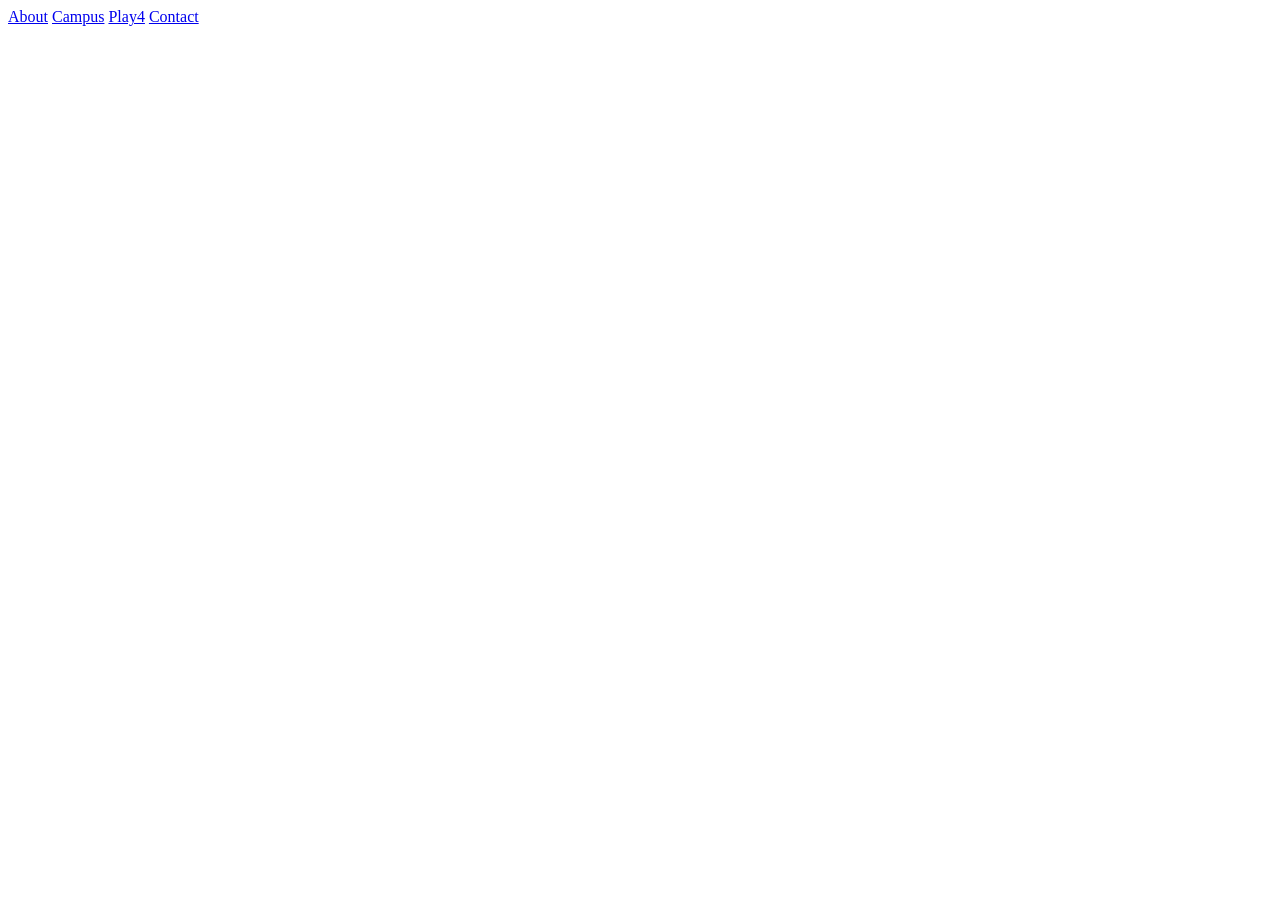
==== index.html @ bca162c7 "all" ====
<!DOCTYPE html>
<html lang="en">
<head>
    <meta charset="UTF-8">
    <meta name="viewport" content="width=device-width, initial-scale=1.0">
    <title>Document</title>
</head>
<body>
    <a href="html/about.html">About</a>
    <a href="html/campus.html">Campus</a>
    <a href="html/play4.html">Play4</a>
    <a href="html/contact.html">Contact</a>
</body>
</html>
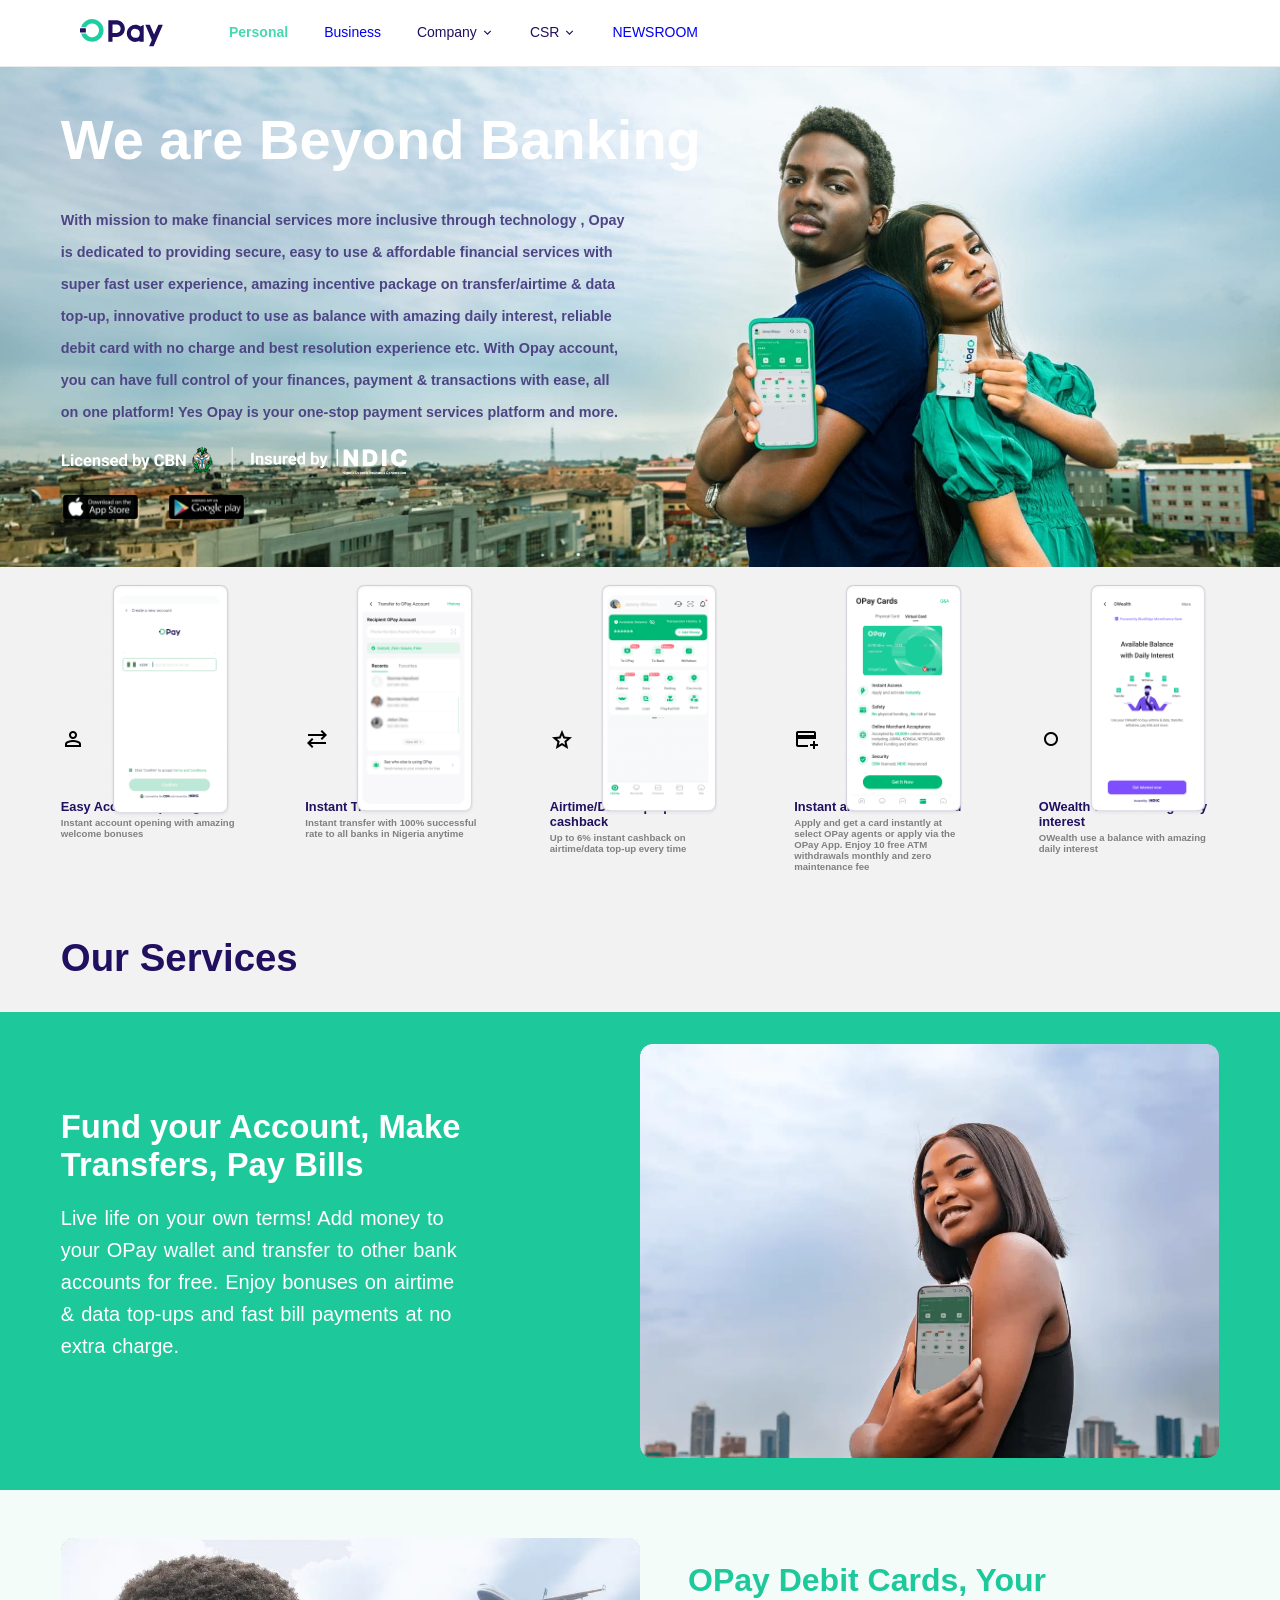
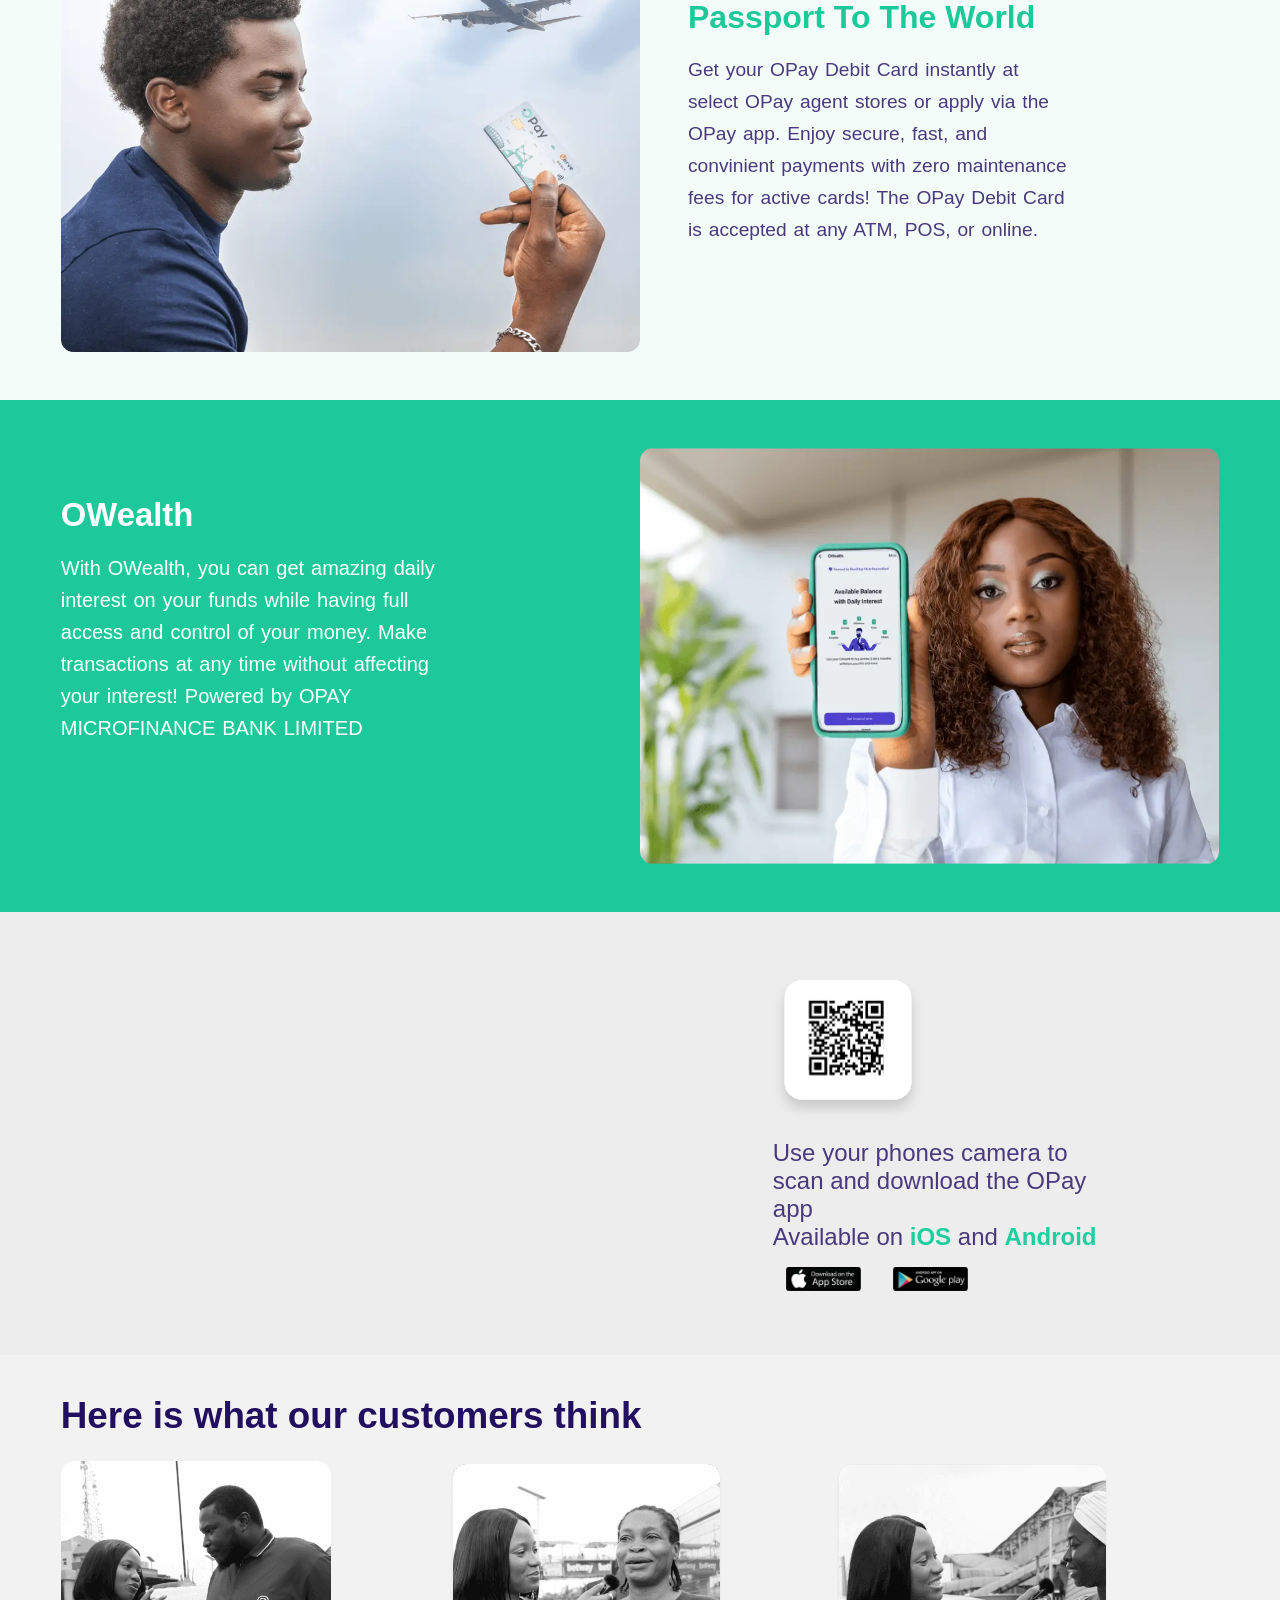
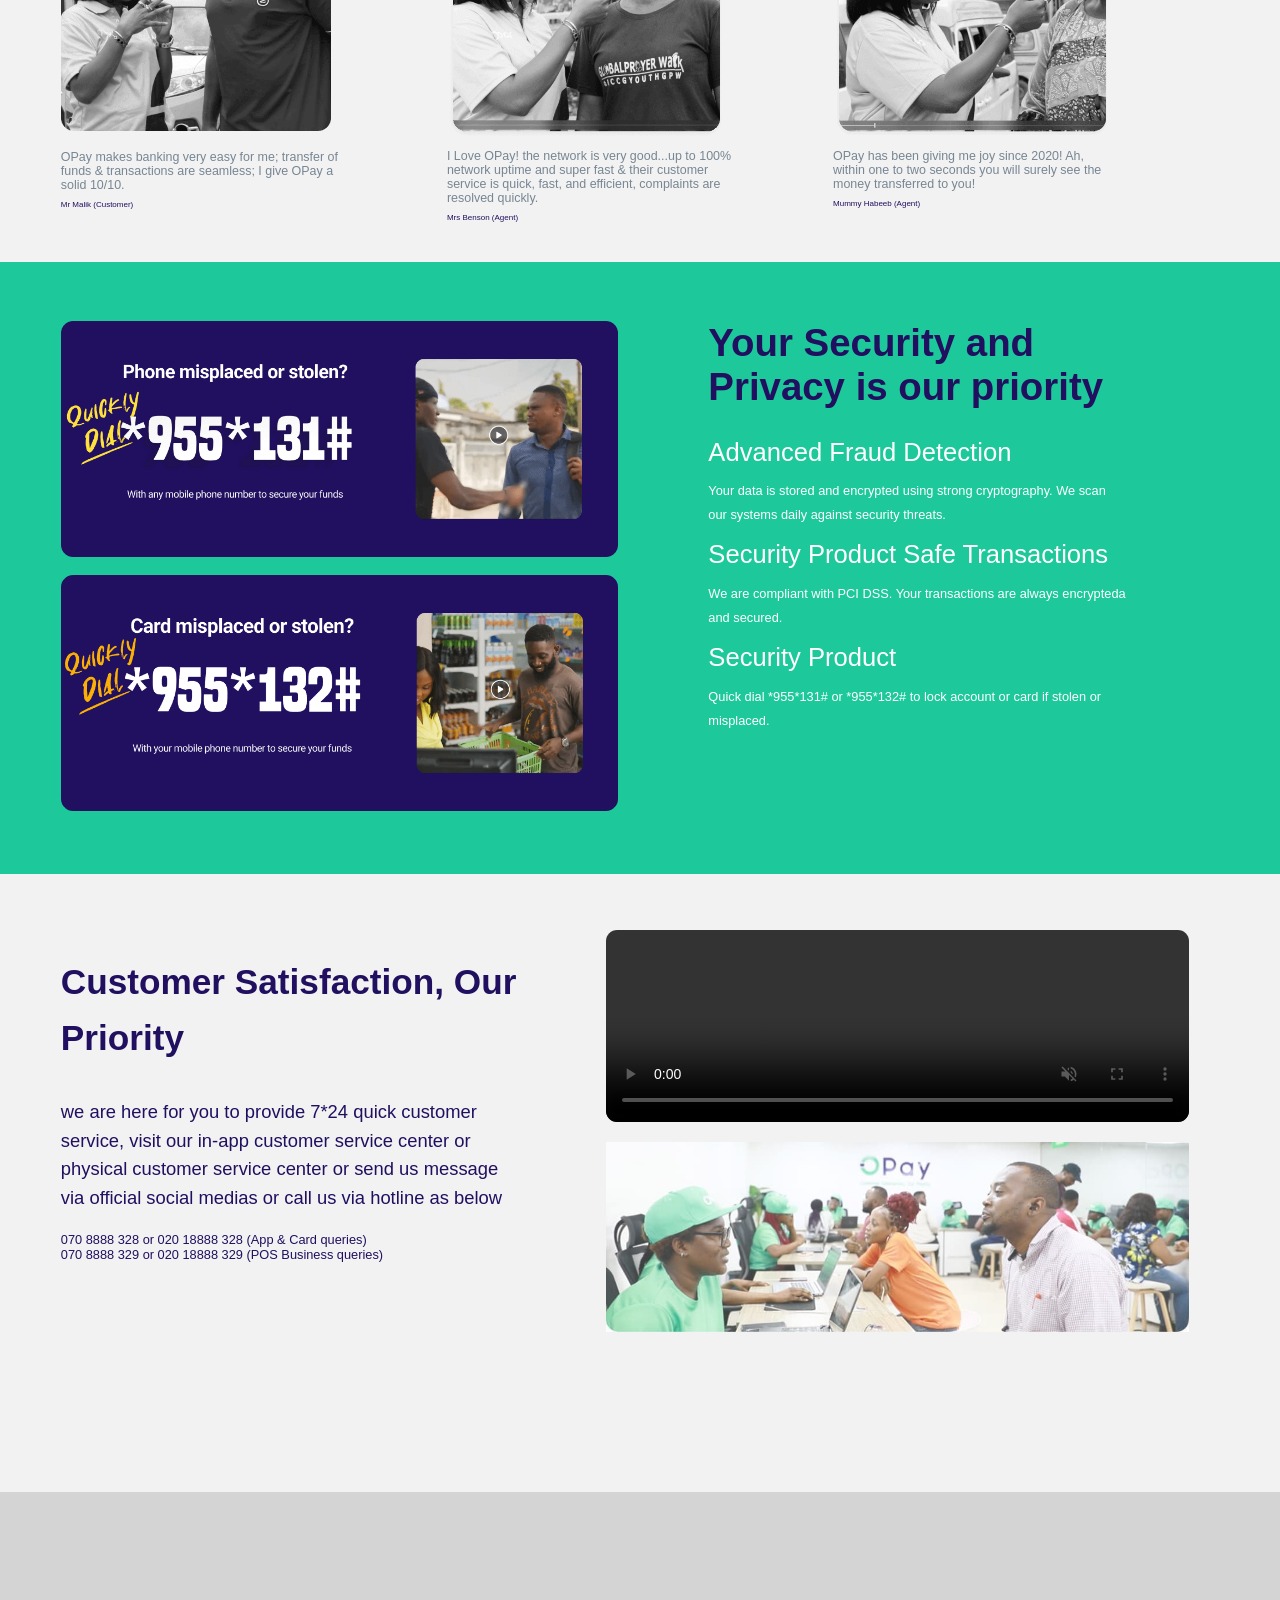
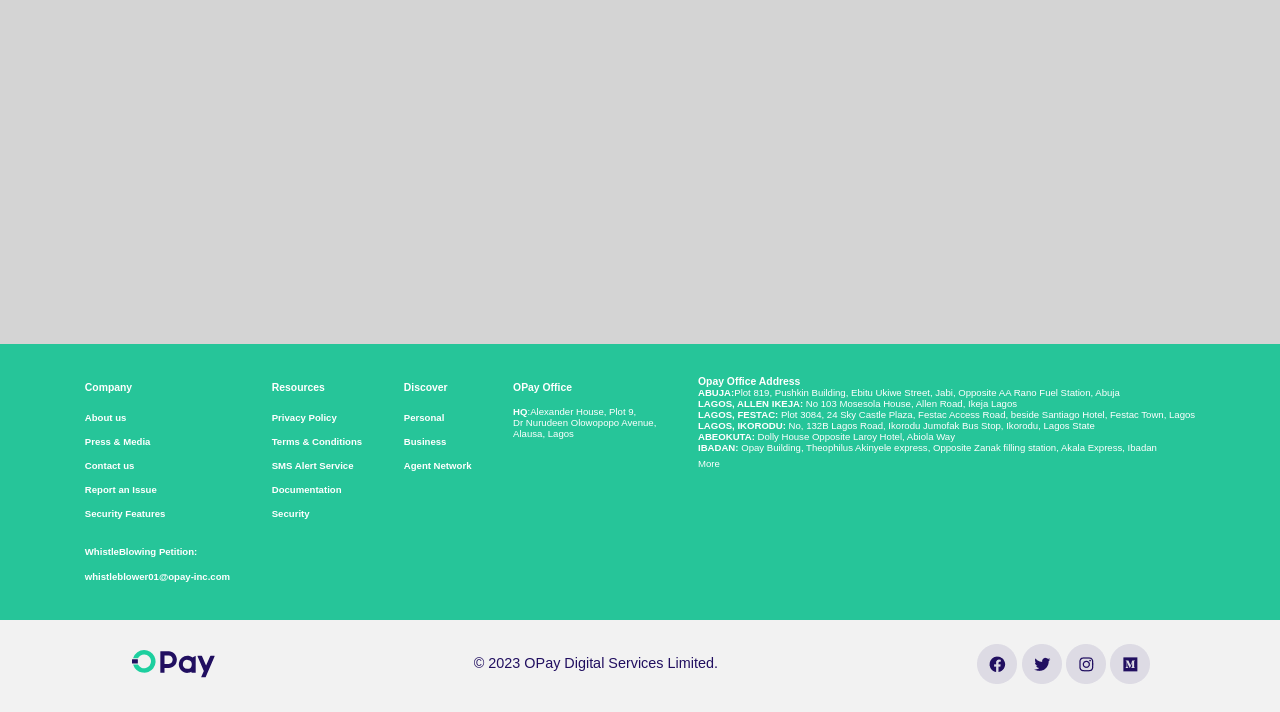
==== commit 2789fd27: "all" ====
--- a/index.html
+++ b/index.html
@@ -1,14 +1,852 @@
 <!DOCTYPE html>
 <html lang="en">
+
 <head>
     <meta charset="UTF-8">
     <meta name="viewport" content="width=device-width, initial-scale=1.0">
+    <link rel="stylesheet" href="./css/index.css">
+    <link rel="stylesheet" href="https://fonts.googleapis.com/css2?family=Material+Symbols+Outlined" />
+    <!-- <script src="https://cdn.jsdelivr.net/npm/@tailwindcss/browser@4"></script> -->
     <title>Document</title>
 </head>
+<style>
+    *,
+    *::before,
+    *::after {
+        box-sizing: border-box;
+        margin: 0;
+        padding: 0;
+    }
+
+    :root {
+        --green: #3dbe6c;
+        --white: #ffffff;
+        --border: #ebebeb;
+        --text-dark: #1a1a1a;
+        --text-mid: #555555;
+        --nav-h: 66px;
+    }
+
+    body {
+        font-family: 'Inter', sans-serif;
+        background: #f2f2f2;
+    }
+
+    #mob-chk {
+        display: none;
+    }
+
+    /* ══ HEADER ══ */
+    header {
+        background: var(--white);
+        border-bottom: 1px solid var(--border);
+        position: sticky;
+        top: 0;
+        z-index: 900;
+    }
+
+    .nav-wrap {
+        max-width: 1180px;
+        margin: 0 auto;
+        height: var(--nav-h);
+        display: flex;
+        align-items: center;
+        padding: 0 28px;
+    }
+
+    /* ══ LOGO ══ */
+    .logo {
+        display: flex;
+        align-items: center;
+        gap: 6px;
+        text-decoration: none;
+        margin-right: 48px;
+        flex-shrink: 0;
+    }
+
+    .logo svg {
+        width: 34px;
+        height: 34px;
+    }
+
+    .logo-text {
+        font-size: 22px;
+        font-weight: 700;
+        color: var(--text-dark);
+        letter-spacing: -0.3px;
+    }
+
+    /* ══ NAV LIST ══ */
+    .nav-list {
+        display: flex;
+        align-items: center;
+        list-style: none;
+        height: 100%;
+    }
+
+    /* plain link */
+    .nav-a {
+        display: inline-flex;
+        align-items: center;
+        height: var(--nav-h);
+        padding: 0 18px;
+        font-size: 14px;
+        font-weight: 500;
+        /* color: var(--text-mid); */
+        text-decoration: none;
+        border-bottom: 2px solid transparent;
+        white-space: nowrap;
+        transition: color .15s;
+    }
+
+    .nav-a:hover {
+        color: var(--green);
+    }
+
+    .nav-a.active {
+        /* color: var(--green); */
+        color: rgb(71, 216, 176);
+        font-weight: 900;
+        /* border-bottom-color: var(--green); */
+    }
+
+    /* ══ HOVER DROPDOWN ══ */
+    .nav-item {
+        position: relative;
+        height: 100%;
+        display: flex;
+        align-items: center;
+    }
+
+    .nav-item>.nav-trigger {
+        display: inline-flex;
+        align-items: center;
+        gap: 4px;
+        height: var(--nav-h);
+        padding: 0 18px;
+        font-size: 14px;
+        font-weight: 500;
+        color: rgb(33, 15, 96);
+        /* color: var(--text-mid); */
+        white-space: nowrap;
+        border-bottom: 2px solid transparent;
+        cursor: default;
+        user-select: none;
+        transition: color .15s;
+    }
+
+    .nav-item:hover>.nav-trigger {
+        color: var(--green);
+    }
+
+    .chev {
+        width: 13px;
+        height: 13px;
+        stroke: currentColor;
+        fill: none;
+        stroke-width: 2.2;
+        transition: transform .2s;
+        margin-top: 1px;
+    }
+
+    .nav-item:hover .chev {
+        transform: rotate(180deg);
+    }
+
+    /* dropdown panel — shows on :hover of .nav-item */
+    .dropdown {
+        position: absolute;
+        top: calc(var(--nav-h) - 2px);
+        left: 0;
+        background: var(--white);
+        border: 1px solid var(--border);
+        border-radius: 8px;
+        box-shadow: 0 6px 24px rgba(0, 0, 0, 0.10);
+        padding: 6px 0;
+        min-width: 190px;
+        opacity: 0;
+        pointer-events: none;
+        transform: translateY(-4px);
+        transition: opacity .16s ease, transform .16s ease;
+        z-index: 999;
+    }
+
+    /* bridge so mouse can travel to dropdown */
+    .dropdown::before {
+        content: '';
+        position: absolute;
+        top: -10px;
+        left: 0;
+        right: 0;
+        height: 10px;
+    }
+
+    .nav-item:hover .dropdown {
+        opacity: 1;
+        pointer-events: all;
+        transform: translateY(0);
+    }
+
+    .dd-row {
+        display: block;
+        padding: 10px 20px;
+        font-size: 13.5px;
+        font-weight: 400;
+        color: var(--text-dark);
+        text-decoration: none;
+        white-space: nowrap;
+        transition: background .12s, color .12s;
+    }
+
+    .dd-row:hover {
+        background: #f6fdf8;
+        color: var(--green);
+    }
+
+    /* ══ HAMBURGER ══ */
+    .burger {
+        display: none;
+        flex-direction: column;
+        gap: 5px;
+        width: 38px;
+        height: 38px;
+        padding: 8px;
+        cursor: pointer;
+        border-radius: 6px;
+        margin-left: auto;
+        transition: background .14s;
+    }
+
+    .burger:hover {
+        background: #f6fdf8;
+    }
+
+    .burger span {
+        display: block;
+        height: 2px;
+        background: var(--text-dark);
+        border-radius: 2px;
+        transition: all .22s;
+        transform-origin: center;
+    }
+
+    #mob-chk:checked~header .burger span:nth-child(1) {
+        transform: translateY(7px) rotate(45deg);
+    }
+
+    #mob-chk:checked~header .burger span:nth-child(2) {
+        opacity: 0;
+    }
+
+    #mob-chk:checked~header .burger span:nth-child(3) {
+        transform: translateY(-7px) rotate(-45deg);
+    }
+
+    /* ══ MOBILE OVERLAY ══ */
+    .mob-overlay {
+        display: none;
+        position: fixed;
+        inset: 0;
+        background: rgba(0, 0, 0, .32);
+        z-index: 850;
+    }
+
+    #mob-chk:checked~.mob-overlay {
+        display: block;
+    }
+
+    /* ══ MOBILE DRAWER ══ */
+    .mob-drawer {
+        position: fixed;
+        top: 0;
+        left: 0;
+        width: 270px;
+        height: 100%;
+        background: var(--white);
+        z-index: 860;
+        transform: translateX(-100%);
+        transition: transform .26s cubic-bezier(.4, 0, .2, 1);
+        overflow-y: auto;
+        padding-bottom: 40px;
+    }
+
+    #mob-chk:checked~.mob-drawer {
+        transform: translateX(0);
+    }
+
+    .mob-head {
+        display: flex;
+        align-items: center;
+        justify-content: space-between;
+        padding: 16px 18px;
+        border-bottom: 1px solid var(--border);
+    }
+
+    .mob-close {
+        width: 30px;
+        height: 30px;
+        display: flex;
+        align-items: center;
+        justify-content: center;
+        font-size: 18px;
+        color: #aaa;
+        cursor: pointer;
+        border-radius: 50%;
+        transition: background .13s, color .13s;
+    }
+
+    .mob-close:hover {
+        background: #f6fdf8;
+        color: var(--green);
+    }
+
+    .mob-acc-chk {
+        display: none;
+    }
+
+    .mob-nav {
+        padding: 6px 0;
+    }
+
+    .mob-plain {
+        display: block;
+        padding: 13px 20px;
+        font-size: 14px;
+        font-weight: 500;
+        color: var(--text-dark);
+        text-decoration: none;
+        transition: color .13s;
+    }
+
+    .mob-plain:hover {
+        color: var(--green);
+    }
+
+    .mob-plain.active {
+        color: var(--green);
+        font-weight: 600;
+    }
+
+    .mob-acc-lbl {
+        display: flex;
+        align-items: center;
+        justify-content: space-between;
+        padding: 13px 20px;
+        font-size: 14px;
+        font-weight: 500;
+        color: var(--text-dark);
+        cursor: pointer;
+        user-select: none;
+        transition: color .13s;
+    }
+
+    .mob-acc-lbl:hover {
+        color: var(--green);
+    }
+
+    .mob-acc-chk:checked+.mob-acc-lbl {
+        color: var(--green);
+    }
+
+    .mob-acc-chk:checked+.mob-acc-lbl .chev {
+        transform: rotate(180deg);
+    }
+
+    .mob-sub {
+        display: none;
+        background: #fafafa;
+    }
+
+    .mob-acc-chk:checked~.mob-sub {
+        display: block;
+    }
+
+    .mob-sub a {
+        display: block;
+        padding: 9px 20px 9px 30px;
+        font-size: 13px;
+        color: var(--text-mid);
+        text-decoration: none;
+        transition: color .13s;
+    }
+
+    .mob-sub a:hover {
+        color: var(--green);
+    }
+
+    /* ══ RESPONSIVE ══ */
+    @media (max-width: 720px) {
+        .nav-list {
+            display: none;
+        }
+
+        .burger {
+            display: flex;
+        }
+
+        .logo {
+            margin-right: 0;
+        }
+
+        .nav-wrap {
+            padding: 0 18px;
+        }
+    }
+</style>
+
 <body>
-    <a href="html/about.html">About</a>
-    <a href="html/campus.html">Campus</a>
-    <a href="html/play4.html">Play4</a>
-    <a href="html/contact.html">Contact</a>
+    <!-- <header>
+        <div id="container">
+            <div>
+                <img src="./Opay multimedia/opay-logo..svg" alt="">
+            </div>
+            <div id="nav">
+                <li id="personal"><a href="#">Personal</a></li>
+                <li id="busi"><a href="#">Business</a></li>
+                <div id="company">
+                    <li id="comp">Company</li>
+                    <div id="comp1">
+                        <ul>
+                            <li><a id="aboutus" href="html/about.html">About us</a></li>
+                            <li><a id="contactus" href="html/contact.html">Contact us</a></li>
+                        </ul>
+                    </div>
+                </div>
+                <div id="CSR">
+                    <li id="sr">CSR</li>
+                    <div id="csr1">
+                        <ul>
+                            <a id="corp" href="#">Corporate Social Responsibility</a>
+                            <li id="edu">EDUCATION</li>
+                            <a id="scholar" href="#">Scholarship Programme</a>
+                            <li><a id="playa" href="html/play4.html">Play4aChild</a></li>
+                            <li id="infrastructure">INFRASTUCTURE</li>
+                            <a id="upg" href="html/campus.html">Campus Upgrade</a>
+                            <li id="empowerment">EMPOWERMENT</li>
+                            <a id="ram" href="#">Empowerment Programme</a>
+                        </ul>
+                    </div>
+                </div>
+                <li id="news"><a href="#">NEWSROOM</a></li>
+            </div>
+        </div>
+    </header> -->
+    <header>
+        <div class="nav-wrap">
+
+            <!-- <a class="logo" href="#">
+      <svg viewBox="0 0 100 100" fill="none" xmlns="http://www.w3.org/2000/svg">
+        <circle cx="50" cy="50" r="46" stroke="#3dbe6c" stroke-width="10" fill="none"/>
+        <circle cx="50" cy="50" r="22" stroke="#3dbe6c" stroke-width="8" fill="none"/>
+        <rect x="2" y="40" width="16" height="20" rx="3" fill="#3dbe6c"/>
+      </svg>
+      <span class="logo-text">OPay</span>
+    </a> -->
+            <div class="logo">
+                <img src="./Opay multimedia/opay-logo..svg" alt="">
+            </div>
+            <ul class="nav-list">
+
+                <li><a href="#" class="nav-a active">Personal</a></li>
+
+                <li><a href="#" class="nav-a">Business</a></li>
+
+                <!-- Company — hover -->
+                <li class="nav-item">
+                    <span class="nav-trigger">
+                        Company
+                        <svg class="chev" viewBox="0 0 24 24">
+                            <polyline points="6 9 12 15 18 9" />
+                        </svg>
+                    </span>
+                    <div class="dropdown">
+                        <a href="html\about.html" class="dd-row">About Us</a>
+                        <a href="#" class="dd-row">Contact Us</a>
+                    </div>
+                </li>
+
+                <!-- CSR — hover -->
+                <li class="nav-item">
+                    <span class="nav-trigger">
+                        CSR
+                        <svg class="chev" viewBox="0 0 24 24">
+                            <polyline points="6 9 12 15 18 9" />
+                        </svg>
+                    </span>
+                    <div class="dropdown">
+                        <!-- <a href="#" class="dd-row">Scholarship Programme</a> -->
+                        <!-- <a href="#" class="dd-row">Play4aChild</a> -->
+                        <!-- <a href="#" class="dd-row">Campus Upgrade</a> -->
+                        <!-- <a href="#" class="dd-row">Empowerment Programme</a> -->
+                        <ul>
+                            <a id="corp" href="#">Corporate Social Responsibility</a>
+                            <li id="edu">EDUCATION</li>
+                            <a id="scholar" href="#">Scholarship Programme</a>
+                            <li><a id="playa" href="html/play4.html">Play4aChild</a></li>
+                            <li id="infrastructure">INFRASTUCTURE</li>
+                            <a id="upg" href="html/campus.html">Campus Upgrade</a>
+                            <li id="empowerment">EMPOWERMENT</li>
+                            <a id="ram" href="html/empower.html">Empowerment Programme</a>
+                        </ul>
+                    </div>
+                </li>
+
+                <li><a href="#" class="nav-a">NEWSROOM</a></li>
+
+            </ul>
+
+            <label for="mob-chk" class="burger" aria-label="Menu">
+                <span></span><span></span><span></span>
+            </label>
+
+        </div>
+    </header>
+
+    <label for="mob-chk" class="mob-overlay"></label>
+
+    <!-- <div class="mob-drawer">
+        <div class="mob-head">
+            <a class="logo" href="#">
+                <svg viewBox="0 0 100 100" fill="none">
+                    <circle cx="50" cy="50" r="46" stroke="#3dbe6c" stroke-width="10" fill="none" />
+                    <circle cx="50" cy="50" r="22" stroke="#3dbe6c" stroke-width="8" fill="none" />
+                    <rect x="2" y="40" width="16" height="20" rx="3" fill="#3dbe6c" />
+                </svg>
+                <span class="logo-text">OPay</span>
+            </a>
+            <label for="mob-chk" class="mob-close">✕</label>
+        </div>
+
+        <nav class="mob-nav">
+            <a href="#" class="mob-plain active">Personal</a>
+            <a href="#" class="mob-plain">Business</a>
+
+            <input type="checkbox" id="ma-co" class="mob-acc-chk" />
+            <label for="ma-co" class="mob-acc-lbl">
+                Company
+                <svg class="chev" width="14" height="14" viewBox="0 0 24 24" stroke="currentColor" fill="none"
+                    stroke-width="2.2">
+                    <polyline points="6 9 12 15 18 9" />
+                </svg>
+            </label>
+            <div class="mob-sub">
+                <a href="#">About Us</a>
+                <a href="#">Contact Us</a>
+            </div>
+
+            <input type="checkbox" id="ma-csr" class="mob-acc-chk" />
+            <label for="ma-csr" class="mob-acc-lbl">
+                CSR
+                <svg class="chev" width="14" height="14" viewBox="0 0 24 24" stroke="currentColor" fill="none"
+                    stroke-width="2.2">
+                    <polyline points="6 9 12 15 18 9" />
+                </svg>
+            </label>
+            <div class="mob-sub">
+                <a href="#">Scholarship Programme</a>
+                <a href="#">Play4aChild</a>
+                <a href="#">Campus Upgrade</a>
+                <a href="#">Empowerment Programme</a>
+            </div>
+
+            <a href="#" class="mob-plain">NEWSROOM</a>
+        </nav>
+    </div> -->
+
+    <div id="hero">
+        <div id="beyond">
+            <h1>We are Beyond Banking</h1>
+            <p id="opay">With mission to make financial services more inclusive through technology , Opay is dedicated
+                to
+                providing secure, easy to use & affordable financial services with super fast user experience, amazing
+                incentive package on transfer/airtime & data top-up, innovative product to use as balance with amazing
+                daily interest, reliable debit card with no charge and best resolution experience etc. With Opay
+                account, you
+                can have full control of your finances, payment & transactions with ease, all on one platform! Yes Opay
+                is your
+                one-stop payment services platform and more.
+            </p>
+            <p id="incentive">
+                OPay offers secure, easy, and affordable financial solutions. Enjoy fast transactions, incentives, and a 
+                reliable debit card. Simplify your finances and payments, all on one efficient platform.
+            </p>
+        </div>
+        <div id="cbn">
+            <img src="./Opay multimedia/frame.7a56a38.png" alt="" width="30%">
+        </div>
+        <div id="store">
+            <div id="app">
+                <img src="./Opay multimedia/appstore-button-default.1bc6aa1.svg" alt="" width="31%">
+                <img src="./Opay multimedia/playstore-button-default.87fa740.svg" alt="" width="31%">
+            </div>
+        </div>
+    </div>
+    <!-- <div>
+        <div id="slide">
+            <img id="slide1" src="./Opay multimedia/slide-img-1.d8d18f2.png" alt="" width="10%">
+            <div id="acct">
+                <h3>Easy Accout Opening</h3>
+                <p>Instant account opening with amazing welcome bonuses</p>
+            </div>
+        </div>
+    </div> -->
+    <div>
+        <div id="border">
+            <div id="border1">
+                <div id="slide1">
+                    <img src="./Opay multimedia/slideImgMob1.7ade924.png" alt="" width="68%">
+                </div>
+                <span class="material-symbols-outlined">
+                    person
+                </span>
+                <h6 id="open">Easy Account Opening</h6>
+                <p id="instant">Instant account opening with amazing welcome bonuses</p>
+            </div>
+            <div id="border1">
+                <div id="slide1">
+                    <img src="./Opay multimedia/slideImgMob2.0f17063.png" alt="" width="68%">
+                </div>
+                <span class="material-symbols-outlined">
+                    sync_alt
+                </span>
+                <h6 id="open">Instant Transfer</h6>
+                <p id="instant1">Instant transfer with 100% successful rate to all banks in Nigeria anytime</p>
+            </div>
+            <div id="border1">
+                <div id="slide1">
+                    <img id="slide3" src="./Opay multimedia/slideImgMob3.b08ba77.png" alt="" width="68%">
+                </div>
+                <span class="material-symbols-outlined">
+                    star
+                </span>
+                <h6 id="open">Airtime/Data Top-up with cashback</h6>
+                <p id="instant2">Up to 6% instant cashback on airtime/data top-up every time</p>
+            </div>
+            <div id="border1">
+                <div id="slide1">
+                    <img src="./Opay multimedia/slideImgMob4.b572508.png" alt="" width="68%">
+                </div>
+                <span class="material-symbols-outlined">
+                    add_card
+                </span>
+                <h6 id="open1">Instant and Free Debit Card</h6>
+                <p id="instant4">Apply and get a card instantly at select OPay agents or apply via the OPay App.
+                    Enjoy 10 free ATM withdrawals monthly and zero maintenance fee
+                </p>
+            </div>
+            <div id="border1">
+                <div id="slide1">
+                    <img src="./Opay multimedia/slideImgMob5.8e99e73.png" alt="" width="68%">
+                </div>
+                <span class="material-symbols-outlined">
+                    fiber_manual_record
+                </span>
+                <h6 id="open2">OWealth with amazing daily interest</h6>
+                <p id="instant5">OWealth use a balance with amazing daily interest</p>
+            </div>
+        </div>
+    </div>
+    <div>
+        <h5>Our Services</h5>
+    </div>
+    <div id="bg2">
+        <div id="flex">
+            <div id="acc">
+                <h6 id="fund">Fund your Account, Make Transfers, Pay Bills</h6>
+                <p id="live">Live life on your own terms! Add money to your OPay wallet and transfer to other bank
+                    accounts for
+                    free. Enjoy bonuses on airtime & data top-ups and fast bill payments at no extra charge.
+                </p>
+            </div>
+            <!-- <div id="wall"> -->
+            <img id="src" src="./Opay multimedia/OurServices01.340cd7a.webp" alt="" width="50%">
+        </div>
+    </div>
+    </div>
+    <div id="fast">
+        <div id="POS">
+            <div id="ATM">
+                <img id="zero" src="./Opay multimedia/OurServices02.fefa031.webp" alt="" width="50%">
+                <div id="pass">
+                    <h6 id="debit">OPay Debit Cards, Your Passport To The World</h6>
+                    <p id="agent">Get your OPay Debit Card instantly at select OPay agent stores or apply via the OPay
+                        app.
+                        Enjoy secure, fast, and convinient payments with zero maintenance fees for active cards! The
+                        OPay Debit Card is accepted at any ATM, POS, or online.
+                    </p>
+                </div>
+            </div>
+        </div>
+    </div>
+    <div id="bg3">
+        <div id="flex15">
+            <div id="trans">
+                <h6 id="OWealth">OWealth</h6>
+                <p id="daily">With OWealth, you can get amazing daily interest on your funds while having full access
+                    and control
+                    of your money. Make transactions at any time without affecting your interest! Powered by OPAY
+                    MICROFINANCE
+                    BANK LIMITED
+                </p>
+            </div>
+            <img id="powered" src="./Opay multimedia/OurServices03.a38fbc5.webp" alt="" width="50%">
+        </div>
+    </div>
+    <div id="bg4">
+        <div id="android">
+            <div id="loop">
+                <video id="vid" autoplay muted loop src="./Opay multimedia/downloadtheOPayapp.mp4"></video>
+            </div>
+            <div id="">
+                <img id="qrc" src="./Opay multimedia/new-qr-code.8418699.svg" alt="" width="35%">
+                <p id="phones">Use your phones camera to scan and download the OPay app</p>
+                <p id="ios">Available on <span id="os">iOS</span> and <span id="os">Android</span></p>
+                <div id="image">
+                    <img src="./Opay multimedia/appstore-button-default.1bc6aa1 (1).svg" alt="" width="18%">
+                    <img src="./Opay multimedia/playstore-button-default.87fa740 (1).svg" alt="" width="18%">
+                </div>
+            </div>
+        </div>
+    </div>
+    <div id="custom">
+        <h6 id="customers">Here is what our customers think</h6>
+        <div id="seam">
+            <div id="solid">
+                <img id="uptime" src="./Opay multimedia/customer-think-img-0.5d9741d.png" alt="" width="70%">
+                <p id="bank">OPay makes banking very easy for me; transfer of funds & transactions are seamless; I give
+                    OPay a solid 10/10.
+                </p>
+                <p id="malik">Mr Malik (Customer)</p>
+            </div>
+            <div id="super">
+                <img id="upthing" src="./Opay multimedia/customer-think-img-1.fe6dd17.png" alt="" width="72%">
+                <p id="love">I Love OPay! the network is very good...up to 100% network uptime and super fast & their
+                    customer service is quick, fast, and efficient, complaints are resolved quickly.
+                </p>
+                <p id="benson">Mrs Benson (Agent)</p>
+            </div>
+            <div id="since">
+                <img id="uptimes" src="./Opay multimedia/customer-think-img-2.ba9364c.png" alt="" width="72%">
+                <p id="joy">OPay has been giving me joy since 2020! Ah, within one to two seconds you will surely
+                    see the money transferred to you!
+                </p>
+                <p id="habeeb">Mummy Habeeb (Agent)</p>
+            </div>
+        </div>
+    </div>
+    <div id="threats">
+        <div id="crypto">
+            <div id="banner">
+                <img id="banner1" src="./Opay multimedia/security-banner-1.ca66d85.png" alt="" width="86%">
+                <img id="banner2" src="./Opay multimedia/security-banner-2.74de0ee.png" alt="" width="86%">
+            </div>
+            <div>
+                <h6 id="secure">Your Security and Privacy is our priority</h6>
+                <h6 id="adv">Advanced Fraud Detection</h6>
+                <p id="scan">Your data is stored and encrypted using strong cryptography. We scan our systems daily
+                    against security threats.
+                </p>
+                <h6 id="adv">Security Product Safe Transactions</h6>
+                <p id="pci">We are compliant with PCI DSS. Your transactions are always encrypteda and secured.</p>
+                <h6 id="adv">Security Product</h6>
+                <p id="dial">Quick dial *955*131# or *955*132# to lock account or card if stolen or misplaced.</p>
+            </div>
+        </div>
+    </div>
+    <div id="below">
+        <div id="via">
+            <div id="in-app">
+                <h6 id="satisfy">Customer Satisfaction, Our Priority</h6>
+                <p id="here">we are here for you to provide 7*24 quick customer service, visit our in-app customer
+                    service
+                    center or physical customer service center or send us message via official social medias
+                    or call us via hotline as below
+                </p>
+                <p id="number">070 8888 328 or 020 18888 328 (App & Card queries) </p>
+                <p id="number1">070 8888 329 or 020 18888 329 (POS Business queries) </p>
+            </div>
+            <div id="hotline">
+                <video id="queries" controls muted loop src="./Opay multimedia/01CustomerService-People_4.mp4"
+                    width="95%" height="38%"></video>
+                <img src="./Opay multimedia/web02-2.6e4df4b.jpg" alt="" width="95%">
+            </div>
+        </div>
+    </div>
+    <div id="line">
+        <div id="timeline">
+            <video autoplay muted loop src="./Opay multimedia/timeline1127.mp4" width="70%"></video>
+        </div>
+    </div>
+    <div id="container2">
+        <div id="flex2">
+            <div>
+                <div id="press">
+                    <h3>Company</h3>
+                    <p>About us</p>
+                    <p>Press & Media</p>
+                    <p>Contact us</p>
+                    <p>Report an Issue</p>
+                    <p>Security Features</p>
+                </div>
+                <div id="whistle">
+                    <h4>WhistleBlowing Petition:</h4>
+                    <p>whistleblower01@opay-inc.com</p>
+                </div>
+            </div>
+
+            <div id="press">
+                <h3>Resources</h3>
+                <p>Privacy Policy</p>
+                <p>Terms & Conditions</p>
+                <p>SMS Alert Service</p>
+                <p>Documentation</p>
+                <p>Security</p>
+            </div>
+            <div id="press">
+                <h3>Discover</h3>
+                <p>Personal</p>
+                <p>Business</p>
+                <p>Agent Network</p>
+            </div>
+            <div id="press">
+                <h3>OPay Office</h3>
+                <li><b>HQ</b>:Alexander House, Plot 9,</li>
+                <li>Dr Nurudeen Olowopopo Avenue,</li>
+                <li>Alausa, Lagos</li>
+            </div>
+            <div id="plot">
+                <li id="add">Opay Office Address</li>
+                <li><span id="abj">ABUJA:</span>Plot 819, Pushkin Building, Ebitu Ukiwe Street, Jabi, Opposite AA Rano
+                    Fuel Station, Abuja
+                </li>
+                <li><span id="abj">LAGOS, ALLEN IKEJA:</span> No 103 Mosesola House, Allen Road, Ikeja Lagos</li>
+                <li><span id="abj">LAGOS, FESTAC:</span> Plot 3084, 24 Sky Castle Plaza, Festac Access Road, beside
+                    Santiago Hotel, Festac
+                    Town, Lagos</li>
+                <li><span id="abj">LAGOS, IKORODU:</span> No, 132B Lagos Road, Ikorodu Jumofak Bus Stop, Ikorodu, Lagos
+                    State</li>
+                <li><span id="abj">ABEOKUTA:</span> Dolly House Opposite Laroy Hotel, Abiola Way</li>
+                <li><span id="abj">IBADAN:</span> Opay Building, Theophilus Akinyele express, Opposite Zanak filling
+                    station, Akala Express,
+                    Ibadan</li>
+                <a href="#">More</a>
+            </div>
+        </div>
+    </div>
+    <div id="flex4">
+        <div>
+            <img src="../Opay multimedia/opay-logo.b2c090fcheckout.svg" alt="">
+        </div>
+        <div id="copy">
+            <p>&copy; 2023 OPay Digital Services Limited.</p>
+        </div>
+        <div>
+            <img src="../Opay multimedia/footericon1.0292c1d.png" alt="">
+            <img src="../Opay multimedia/footericon2.afdf4b2 X.png" alt="">
+            <img src="../Opay multimedia/footericon3.e7f5e90 insta.png" alt="">
+            <img src="../Opay multimedia/footericon4.32e35d6 linkedin.png" alt="">
+        </div>
+    </div>
 </body>
+
 </html>
--- a/css/index.css
+++ b/css/index.css
@@ -0,0 +1,1310 @@
+* {
+    padding: 0;
+    margin: 0;
+    box-sizing: border-box;
+}
+
+#container {
+    /* background-color: white; */
+    border: 1px solid black;
+    box-shadow: 0.5rem 0.5rem 0.5rem rgba(128, 128, 128, 0.169);
+    width: 100%;
+    height: 15vh;
+    display: flex;
+    padding-inline: 4rem;
+    padding-block: 1.5rem;
+    gap: 3.5rem;
+    /* position: static; */
+}
+
+#nav {
+    display: flex;
+    list-style: none;
+    width: 100%;
+    gap: 3.5rem;
+}
+
+#nav li a {
+    text-decoration: none;
+}
+
+#company {
+    position: relative;
+}
+
+#company ul li a {
+    text-decoration: none;
+}
+
+#comp1 {
+    position: absolute;
+    left: -3rem;
+    display: none;
+    padding-top: 0.5rem;
+    line-height: 1.5rem;
+    box-shadow: 0.5rem 0.5rem 0.5rem rgba(128, 128, 128, 0.169);
+    background-color: white;
+    padding-block: 1rem;
+    padding-left: 1rem;
+    border-radius: 0.3rem;
+    width: 11rem;
+}
+
+/* #comp1 ul {
+    padding-top: 0.5rem;
+    line-height: 1.5rem;
+    box-shadow: 0.5rem 0.5rem 0.5rem rgba(128, 128, 128, 0.169);
+    background-color: white;
+    padding-block: 1rem;
+    padding-left: 1rem;
+    border-radius: 0.3rem;
+    width: 11rem;
+} */
+
+#company li:hover #comp1 {
+    display: block;
+}
+
+#company ul {
+    list-style: none;
+}
+
+#comp {
+    color: rgb(76, 62, 127);
+    font-family: 'Segoe UI', Tahoma, Geneva, Verdana, sans-serif;
+    font-size: 1.1rem;
+    font-weight: 500;
+}
+
+#CSR {
+    position: relative;
+}
+
+#csr1 {
+    position: absolute;
+    display: none;
+}
+
+#CSR a {
+    text-decoration: none;
+}
+
+#CSR ul li {
+    list-style: none;
+}
+
+#CSR li:hover #csr1 {
+    display: block;
+}
+
+#aboutus {
+    font-family: 'Segoe UI', Tahoma, Geneva, Verdana, sans-serif;
+    color: rgb(33, 15, 96);
+    font-size: 0.9rem;
+    font-weight: 500;
+}
+
+#contactus {
+    font-family: 'Segoe UI', Tahoma, Geneva, Verdana, sans-serif;
+    color: rgb(33, 15, 96);
+    font-size: 0.9rem;
+    font-weight: 500;
+}
+
+#corp {
+    font-family: 'Segoe UI', Tahoma, Geneva, Verdana, sans-serif;
+    color: rgb(33, 15, 96);
+    font-size: 0.9rem;
+    font-weight: 500;
+    text-decoration: none;
+}
+
+#edu {
+    font-family: 'Segoe UI', Tahoma, Geneva, Verdana, sans-serif;
+    font-size: 0.83rem;
+    color: grey;
+}
+
+#scholar {
+    font-family: 'Segoe UI', Tahoma, Geneva, Verdana, sans-serif;
+    color: rgb(33, 15, 96);
+    font-size: 0.9rem;
+    font-weight: 500;
+    text-decoration: none;
+}
+
+#playa {
+    font-family: 'Segoe UI', Tahoma, Geneva, Verdana, sans-serif;
+    color: rgb(33, 15, 96);
+    font-size: 0.9rem;
+    font-weight: 500;
+    text-decoration: none;
+}
+
+#infrastructure {
+    font-family: 'Segoe UI', Tahoma, Geneva, Verdana, sans-serif;
+    font-size: 0.83rem;
+    color: grey;
+}
+
+#upg {
+    font-family: 'Segoe UI', Tahoma, Geneva, Verdana, sans-serif;
+    color: rgb(33, 15, 96);
+    font-size: 0.9rem;
+    font-weight: 500;
+    text-decoration: none;
+}
+
+#empowerment {
+    font-family: 'Segoe UI', Tahoma, Geneva, Verdana, sans-serif;
+    font-size: 0.83rem;
+    color: grey;
+}
+
+#ram {
+    font-family: 'Segoe UI', Tahoma, Geneva, Verdana, sans-serif;
+    color: rgb(33, 15, 96);
+    font-size: 0.9rem;
+    font-weight: 500;
+    text-decoration: none;
+}
+
+#sr {
+    color: rgb(76, 62, 127);
+    font-family: 'Segoe UI', Tahoma, Geneva, Verdana, sans-serif;
+    font-size: 1.1rem;
+    font-weight: 500;
+}
+
+#personal a {
+    color: rgb(71, 216, 176);
+    font-size: 1.1rem;
+    font-family: 'Segoe UI', Tahoma, Geneva, Verdana, sans-serif;
+    font-weight: 850;
+}
+
+#busi a {
+    color: rgb(76, 62, 127);
+    font-family: 'Segoe UI', Tahoma, Geneva, Verdana, sans-serif;
+    font-size: 1.1rem;
+    font-weight: 500;
+}
+
+#news a {
+    color: rgb(76, 62, 127);
+    font-family: 'Segoe UI', Tahoma, Geneva, Verdana, sans-serif;
+    font-size: 1.1rem;
+    font-weight: 500;
+}
+
+.dropdown ul {
+    list-style: none;
+    width: 16rem;
+    line-height: 2rem;
+    padding-left: 0.5rem;
+}
+
+#hero {
+    background-image: url(/indexBanner.0b5f115.jpg);
+    background-repeat: no-repeat;
+    background-size: cover;
+    background-position: 70% center;
+}
+
+#beyond {
+    padding-top: 2.5rem;
+    /* padding-left: 3rem; */
+    width: 90.5%;
+    margin: auto;
+}
+
+h1 {
+    color: white;
+    font-size: 3.5rem;
+    font-family: 'Segoe UI', Tahoma, Geneva, Verdana, sans-serif;
+}
+
+#opay {
+    color: rgb(78, 69, 133);
+    font-family: 'Segoe UI', Tahoma, Geneva, Verdana, sans-serif;
+    font-weight: 640;
+    font-size: 0.9rem;
+    line-height: 2rem;
+    padding-top: 2rem;
+    width: 49%;
+}
+
+#incentive {
+    display: none;
+}
+
+#slide {
+    position: relative;
+}
+
+#slide1 {
+    position: absolute;
+    top: -3rem;
+    left: 2rem;
+}
+
+#acct {
+    margin-top: 7rem;
+}
+
+#cbn {
+    padding-top: 1rem;
+    /* padding-left: 3rem; */
+    width: 90.5%;
+    margin: auto;
+}
+
+#store {
+    width: 95%;
+    margin: auto;
+}
+
+#app {
+    display: flex;
+    /* border: 1px solid black; */
+    justify-content: space-evenly;
+    /* padding-left: 0.8rem; */
+    width: 20%;
+    padding-block: 1rem 3rem;
+}
+
+#border {
+    display: flex;
+    width: 93%;
+    margin: auto;
+    gap: 2rem;
+    padding-block: 2rem;
+    padding-top: 9rem;
+}
+
+#border1 {
+    border: 1px solid black;
+    border: none;
+    width: 50%;
+    padding-left: 1rem;
+    border-radius: 0.5rem;
+    position: relative;
+}
+
+#slide1 {
+    position: absolute;
+}
+
+#slide1 img {
+    margin-top: -5rem;
+    margin-left: 2rem;
+}
+
+.material-symbols-outlined {
+    padding-block: 1rem;
+}
+
+#border1:hover {
+    background-color: rgb(29, 201, 155);
+
+    #open {
+        color: white;
+    }
+
+    #instant {
+        color: white;
+    }
+
+    #instant1 {
+        color: white;
+    }
+
+    #instant2 {
+        color: white;
+    }
+
+    #open1 {
+        color: white;
+    }
+
+    #instant4 {
+        color: white;
+    }
+
+    #open2 {
+        color: white;
+    }
+
+    #instant5 {
+        color: white;
+    }
+}
+
+#open {
+    font-family: 'Segoe UI', Tahoma, Geneva, Verdana, sans-serif;
+    color: rgb(33, 15, 96);
+    font-size: 0.8rem;
+    font-weight: 800;
+    padding-top: 2rem;
+
+}
+
+#open1 {
+    font-family: 'Segoe UI', Tahoma, Geneva, Verdana, sans-serif;
+    color: rgb(33, 15, 96);
+    font-size: 0.8rem;
+    font-weight: 800;
+    padding-top: 2rem;
+    width: 86%;
+}
+
+#open2 {
+    font-family: 'Segoe UI', Tahoma, Geneva, Verdana, sans-serif;
+    color: rgb(33, 15, 96);
+    font-size: 0.8rem;
+    font-weight: 800;
+    padding-top: 2rem;
+    width: 86%;
+}
+
+#instant {
+    font-family: 'Segoe UI', Tahoma, Geneva, Verdana, sans-serif;
+    color: gray;
+    font-size: 0.6rem;
+    font-weight: 600;
+    width: 95%;
+    padding-top: 0.2rem;
+}
+
+#instant1 {
+    font-family: 'Segoe UI', Tahoma, Geneva, Verdana, sans-serif;
+    color: gray;
+    font-size: 0.6rem;
+    font-weight: 600;
+    width: 90%;
+    padding-top: 0.2rem;
+}
+
+#instant2 {
+    font-family: 'Segoe UI', Tahoma, Geneva, Verdana, sans-serif;
+    color: gray;
+    font-size: 0.6rem;
+    font-weight: 600;
+    width: 93%;
+    padding-top: 0.2rem;
+}
+
+#open4 {
+    font-family: 'Segoe UI', Tahoma, Geneva, Verdana, sans-serif;
+    color: rgb(33, 15, 96);
+    font-size: 0.8rem;
+    font-weight: 800;
+    padding-top: 2rem;
+}
+
+#instant4 {
+    font-family: 'Segoe UI', Tahoma, Geneva, Verdana, sans-serif;
+    color: gray;
+    font-size: 0.6rem;
+    font-weight: 600;
+    width: 88%;
+    padding-top: 0.2rem;
+}
+
+#instant5 {
+    font-family: 'Segoe UI', Tahoma, Geneva, Verdana, sans-serif;
+    color: gray;
+    font-size: 0.6rem;
+    font-weight: 600;
+    width: 88%;
+    padding-top: 0.2rem;
+}
+
+h5 {
+    width: 90.5%;
+    margin: auto;
+    font-size: 2.4rem;
+    font-family: 'Segoe UI', Tahoma, Geneva, Verdana, sans-serif;
+    color: rgb(33, 15, 96);
+    padding-block: 2rem;
+}
+
+#bg2 {
+    background-color: rgb(29, 201, 155);
+}
+
+#flex {
+    display: flex;
+    width: 90.5%;
+    margin: auto;
+}
+
+#acc {
+    padding-top: 6rem;
+}
+
+#fund {
+    font-size: 2.05rem;
+    font-family: 'Segoe UI', Tahoma, Geneva, Verdana, sans-serif;
+    color: white;
+    font-weight: 800;
+    width: 84%;
+}
+
+#live {
+    font-family: 'Segoe UI', Tahoma, Geneva, Verdana, sans-serif;
+    color: white;
+    font-size: 1.25rem;
+    word-spacing: 0.09rem;
+    width: 70%;
+    line-height: 2rem;
+    padding-top: 1.1rem;
+}
+
+#wall {
+    width: 100%;
+}
+
+/* #wall img {
+    width: 40%;
+    height: 92%;
+    width: 2rem;
+} */
+#src {
+    padding-block: 2rem;
+}
+
+#debit {
+    font-size: 2rem;
+    font-family: 'Segoe UI', Tahoma, Geneva, Verdana, sans-serif;
+    color: rgb(29, 201, 155);
+    font-weight: 800;
+    width: 85%;
+}
+
+#agent {
+    font-size: 1.2rem;
+    font-family: 'Segoe UI', Tahoma, Geneva, Verdana, sans-serif;
+    color: rgb(72, 58, 124);
+    width: 72%;
+    word-spacing: 0.1rem;
+    line-height: 2rem;
+    padding-top: 1.1rem;
+}
+
+#fast {
+    background-color: rgb(244, 252, 250);
+}
+
+#POS {
+    width: 90.5%;
+    margin: auto;
+}
+
+#ATM {
+    display: flex;
+    gap: 3rem;
+}
+
+#zero {
+    padding-block: 3rem;
+}
+
+#pass {
+    padding-top: 4.5rem;
+}
+
+#flex15 {
+    display: flex;
+    width: 90.5%;
+    margin: auto;
+}
+
+#trans {
+    padding-top: 6rem;
+}
+
+#OWealth {
+    font-size: 2.05rem;
+    font-family: 'Segoe UI', Tahoma, Geneva, Verdana, sans-serif;
+    color: white;
+    font-weight: 800;
+}
+
+#bg3 {
+    background-color: rgb(29, 201, 155);
+}
+
+#daily {
+    font-family: 'Segoe UI', Tahoma, Geneva, Verdana, sans-serif;
+    color: white;
+    font-size: 1.25rem;
+    word-spacing: 0.09rem;
+    line-height: 2rem;
+    width: 68%;
+    padding-top: 1.1rem;
+}
+
+#powered {
+    padding-block: 3rem;
+}
+
+#bg4 {
+    background-color: rgb(237, 237, 237);
+}
+
+#android {
+    display: flex;
+    width: 88%;
+    margin: auto;
+    padding-block: 4rem;
+}
+
+#phones {
+    font-family: 'Segoe UI', Tahoma, Geneva, Verdana, sans-serif;
+    font-size: 1.5rem;
+    color: rgb(72, 58, 124);
+    font-weight: 450;
+    padding-top: 1rem;
+    width: 81%;
+}
+
+#os {
+    color: rgb(29, 207, 159);
+    font-weight: 800;
+}
+
+#ios {
+    font-family: 'Segoe UI', Tahoma, Geneva, Verdana, sans-serif;
+    font-size: 1.5rem;
+    color: rgb(72, 58, 124);
+}
+
+#loop {
+    width: 95%;
+}
+
+#vid {
+    width: 85%;
+    border-radius: 0.8rem;
+}
+
+#seam {
+    display: flex;
+    width: 90.5%;
+    margin: auto;
+    padding-top: 1.5rem;
+}
+
+#solid {
+    width: 50%;
+}
+
+#super {
+    width: 50%;
+}
+
+#since {
+    width: 50%;
+}
+
+/* #uptime {
+    width: 60%;
+}
+
+#upthings {
+    width: 50%;
+}
+
+#uptimes {
+    width: 50%;
+} */
+#custom {
+    padding-block: 2.5rem;
+}
+
+#customers {
+    font-size: 2.3rem;
+    font-family: 'Segoe UI', Tahoma, Geneva, Verdana, sans-serif;
+    color: rgb(33, 15, 96);
+    width: 90.5%;
+    margin: auto;
+}
+
+#bank {
+    font-family: 'Segoe UI', Tahoma, Geneva, Verdana, sans-serif;
+    font-size: 0.78rem;
+    color: rgb(119, 134, 147);
+    width: 73%;
+    padding-top: 0.9rem;
+}
+
+#malik {
+    font-family: 'Segoe UI', Tahoma, Geneva, Verdana, sans-serif;
+    font-size: 0.5rem;
+    color: rgb(33, 15, 96);
+    font-weight: 500;
+    padding-top: 0.5rem;
+}
+
+#love {
+    font-family: 'Segoe UI', Tahoma, Geneva, Verdana, sans-serif;
+    font-size: 0.78rem;
+    color: rgb(119, 134, 147);
+    width: 76%;
+    padding-top: 0.35rem;
+}
+
+#benson {
+    font-family: 'Segoe UI', Tahoma, Geneva, Verdana, sans-serif;
+    font-size: 0.5rem;
+    color: rgb(33, 15, 96);
+    font-weight: 500;
+    padding-top: 0.5rem;
+}
+
+#joy {
+    font-family: 'Segoe UI', Tahoma, Geneva, Verdana, sans-serif;
+    font-size: 0.78rem;
+    color: rgb(119, 134, 147);
+    width: 73%;
+    padding-top: 0.35rem;
+}
+
+#habeeb {
+    font-family: 'Segoe UI', Tahoma, Geneva, Verdana, sans-serif;
+    font-size: 0.5rem;
+    color: rgb(33, 15, 96);
+    font-weight: 500;
+    padding-top: 0.5rem;
+}
+
+#threats {
+    background-color: rgb(29, 201, 155);
+    padding-block: 3.7rem;
+}
+
+#crypto {
+    width: 90.5%;
+    margin: auto;
+    display: flex;
+}
+
+#banner {
+    width: 80%;
+}
+
+#banner2 {
+    padding-top: 0.9rem;
+}
+
+#secure {
+    font-family: 'Segoe UI', Tahoma, Geneva, Verdana, sans-serif;
+    font-size: 2.4rem;
+    color: rgb(33, 15, 96);
+    width: 90%;
+    padding-bottom: 1rem;
+    font-weight: 800;
+}
+
+#adv {
+    font-family: 'Segoe UI', Tahoma, Geneva, Verdana, sans-serif;
+    color: white;
+    font-size: 1.6rem;
+    font-weight: 500;
+    padding-block: 0.8rem;
+}
+
+#scan {
+    font-family: 'Segoe UI', Tahoma, Geneva, Verdana, sans-serif;
+    color: white;
+    font-size: 0.8rem;
+    font-weight: 500;
+    width: 80%;
+    line-height: 1.5rem;
+}
+
+#pci {
+    font-family: 'Segoe UI', Tahoma, Geneva, Verdana, sans-serif;
+    color: white;
+    font-size: 0.8rem;
+    font-weight: 500;
+    width: 82%;
+    line-height: 1.5rem;
+}
+
+#dial {
+    font-family: 'Segoe UI', Tahoma, Geneva, Verdana, sans-serif;
+    color: white;
+    font-size: 0.8rem;
+    font-weight: 500;
+    width: 78%;
+    line-height: 1.5rem;
+}
+
+#below {
+    padding-block: 3.5rem;
+}
+
+#via {
+    width: 90.5%;
+    margin: auto;
+    display: flex;
+}
+
+#in-app {
+    width: 88%;
+    padding-top: 1.5rem;
+}
+
+#satisfy {
+    font-family: 'Segoe UI', Tahoma, Geneva, Verdana, sans-serif;
+    font-size: 2.2rem;
+    color: rgb(33, 15, 96);
+    width: 90%;
+    line-height: 3.5rem;
+}
+
+#here {
+    font-family: 'Segoe UI', Tahoma, Geneva, Verdana, sans-serif;
+    font-size: 1.15rem;
+    color: rgb(33, 15, 96);
+    width: 82%;
+    line-height: 1.8rem;
+    padding-top: 2rem;
+}
+
+#number {
+    font-family: 'Segoe UI', Tahoma, Geneva, Verdana, sans-serif;
+    color: rgb(33, 15, 96);
+    font-size: 0.8rem;
+    font-weight: 500;
+    padding-top: 1.2rem;
+    /* line-height: 0.8rem; */
+}
+
+#number1 {
+    font-family: 'Segoe UI', Tahoma, Geneva, Verdana, sans-serif;
+    color: rgb(33, 15, 96);
+    font-size: 0.8rem;
+    font-weight: 500;
+    /* line-height: 0.8rem; */
+}
+
+#hotline {
+    width: 99%;
+}
+
+#hotline video {
+    border-radius: 0.7rem;
+}
+
+#hotline img {
+    padding-top: 1rem;
+}
+
+#line {
+    background-color: rgb(212, 212, 212);
+}
+
+#timeline {
+    /* width: 70%; */
+    text-align: center;
+    margin: auto;
+}
+
+#image {
+    display: flex;
+    gap: 2rem;
+    padding-top: 1rem;
+    padding-left: 0.8rem;
+}
+
+#container2 {
+    background-color: rgb(38, 197, 153);
+    padding-block: 2rem;
+}
+
+#flex2 {
+    display: flex;
+    justify-content: space-around;
+    width: 90%;
+    margin: auto;
+}
+
+#press p {
+    font-size: 0.6rem;
+    font-family: 'Segoe UI', Tahoma, Geneva, Verdana, sans-serif;
+    color: white;
+    font-weight: 600;
+}
+
+#press {
+    line-height: 1.5rem;
+}
+
+h3 {
+    font-size: 0.65rem;
+    font-family: 'Segoe UI', Tahoma, Geneva, Verdana, sans-serif;
+    color: white;
+    font-weight: 800;
+    padding-bottom: 0.4rem;
+}
+
+#press li {
+    font-size: 0.6rem;
+    font-family: 'Segoe UI', Tahoma, Geneva, Verdana, sans-serif;
+    list-style: none;
+    color: white;
+    line-height: normal;
+}
+
+#plot #add {
+    font-weight: 800;
+    font-size: 0.65rem;
+}
+
+#abj {
+    font-weight: 700;
+}
+
+#plot li {
+    font-size: 0.6rem;
+    font-family: 'Segoe UI', Tahoma, Geneva, Verdana, sans-serif;
+    list-style: none;
+    color: white;
+    font-weight: 400;
+}
+
+#plot a {
+    text-decoration: none;
+    color: white;
+    font-size: 0.6rem;
+    font-weight: 500;
+    font-family: 'Segoe UI', Tahoma, Geneva, Verdana, sans-serif;
+}
+
+h4 {
+    font-size: 0.6rem;
+    font-family: 'Segoe UI', Tahoma, Geneva, Verdana, sans-serif;
+    color: white;
+    font-weight: 800;
+    padding-bottom: 0.3rem;
+}
+
+#whistle {
+    padding-top: 1rem;
+    line-height: 1.3rem;
+}
+
+#whistle p {
+    font-size: 0.6rem;
+    font-family: 'Segoe UI', Tahoma, Geneva, Verdana, sans-serif;
+    color: white;
+    font-weight: 600;
+}
+
+#flex4 {
+    display: flex;
+    justify-content: space-around;
+    padding-block: 1.5rem;
+}
+
+#copy {
+    /* display: inline-flex; */
+    padding-top: 0.7rem;
+    font-family: 'Segoe UI', Tahoma, Geneva, Verdana, sans-serif;
+    color: rgb(33, 15, 96);
+    font-size: 0.9rem;
+    font-weight: 500;
+}
+
+@media (max-width:1024px) {
+    h1 {
+        font-size: 2.5rem;
+    }
+
+    #flex2 {
+        display: block;
+    }
+
+    h3 {
+        font-size: 3.5rem;
+        padding-block: 3rem;
+    }
+
+    #press p {
+        font-size: 3rem;
+        line-height: 4.5rem;
+        font-weight: 400;
+    }
+
+    #whistle {
+        line-height: 5.5rem;
+    }
+
+    h4 {
+        font-size: 3rem;
+        width: 64%;
+    }
+
+    #whistle p {
+        font-size: 3rem;
+    }
+
+    #press li {
+        font-size: 3rem;
+        width: 58%;
+    }
+
+    #plot #add {
+        font-size: 3.5rem;
+        width: 61%;
+        padding-top: 4rem;
+    }
+
+    #abj {
+        font-size: 3.4rem;
+    }
+
+    #plot li {
+        font-size: 3rem;
+        line-height: 5rem;
+        width: 52%;
+    }
+
+    #plot a {
+        font-size: 3rem;
+    }
+}
+
+@media (max-width:992px) {
+
+    /* #beyond {} */
+    h1 {
+        font-size: 6rem;
+        font-weight: 900;
+        width: 79%;
+    }
+
+    #cbn img {
+        display: none;
+    }
+
+    #opay {
+        display: none;
+    }
+
+    #incentive {
+        display: block;
+        font-size: 1.8rem;
+        font-family: 'Segoe UI', Tahoma, Geneva, Verdana, sans-serif;
+        color: white;
+        width: 70%;
+        line-height: 3rem;
+    }
+
+    #flex {
+        display: block;
+    }
+
+    #ATM {
+        display: block;
+    }
+
+    #flex15 {
+        display: block;
+    }
+
+    #android {
+        display: block;
+    }
+
+    #qrc {
+        display: none;
+    }
+
+    #crypto {
+        display: block;
+    }
+
+    #via {
+        display: block;
+    }
+
+    #app {
+        display: none;
+    }
+
+    #src {
+        width: 100%;
+    }
+
+    #zero {
+        width: 100%;
+    }
+
+    #pass {
+        padding-top: 0;
+    }
+
+    #powered {
+        width: 100%;
+    }
+
+    #loop {
+        width: 100%;
+    }
+
+    #vid {
+        width: 100%;
+    }
+
+    #banner {
+        width: 100%;
+    }
+
+    #banner1 {
+        width: 100%;
+    }
+
+    #banner2 {
+        width: 100%;
+    }
+
+    #queries {
+        max-height: 35vh;
+    }
+}
+
+@media (max-width:875px) {
+    #slide1 img {
+        margin-top: 0rem;
+        margin-left: 1rem;
+        width: 80%;
+    }
+}
+
+@media (max-width:864px) {
+    #container {
+        width: 100%;
+    }
+}
+
+@media (max-width:755px) {
+    h1 {
+        font-size: 4rem;
+        font-weight: 900;
+    }
+
+    #incentive {
+        display: block;
+        font-size: 1.3rem;
+        font-family: 'Segoe UI', Tahoma, Geneva, Verdana, sans-serif;
+        color: white;
+        width: 95%;
+        line-height: 2.5rem;
+    }
+
+    h3 {
+        font-size: 3rem;
+        padding-block: 2.5rem;
+    }
+
+    #press p {
+        font-size: 2rem;
+        line-height: 4rem;
+        font-weight: 400;
+    }
+
+    #whistle {
+        line-height: 5rem;
+    }
+
+    h4 {
+        font-size: 2rem;
+        width: 64%;
+    }
+
+    #whistle p {
+        font-size: 2rem;
+    }
+
+    #press li {
+        font-size: 2rem;
+        width: 58%;
+    }
+
+    #plot #add {
+        font-size: 2.8rem;
+        width: 55%;
+        padding-top: 4rem;
+    }
+
+    #abj {
+        font-size: 2.2rem;
+    }
+
+    #plot li {
+        font-size: 2rem;
+        line-height: 3.5rem;
+        width: 45%;
+    }
+
+    #plot a {
+        font-size: 2.2rem;
+    }
+}
+
+@media (max-width:585px) {
+    #beyond {
+        padding-block: 3rem;
+    }
+
+    h1 {
+        font-size: 2.5rem;
+        font-weight: 900;
+        padding-top: 11rem;
+    }
+
+    h3 {
+        font-size: 1.5rem;
+        padding-block: 1.5rem;
+    }
+
+    #press p {
+        font-size: 1rem;
+        line-height: 2rem;
+        font-weight: 400;
+    }
+
+    #whistle {
+        line-height: 2rem;
+    }
+
+    h4 {
+        font-size: 1rem;
+        width: 37%;
+    }
+
+    #whistle p {
+        font-size: 1rem;
+    }
+
+    #press li {
+        font-size: 1.1rem;
+        width: 58%;
+    }
+
+    #plot #add {
+        font-size: 1.5rem;
+        width: 45%;
+        padding-top: 2rem;
+    }
+
+    #abj {
+        font-size: 1.5rem;
+    }
+
+    #plot li {
+        font-size: 1.1rem;
+        line-height: 2rem;
+        width: 40%;
+    }
+
+    #plot a {
+        font-size: 1.1rem;
+    }
+
+    #border {
+        gap: 0;
+    }
+
+    /* #border1 {
+        width: 20%;
+    } */
+}
+
+@media (max-width:400px) {
+    h1 {
+        font-size: 2rem;
+    }
+
+    h3 {
+        font-size: 1.1rem;
+        padding-block: 0.5rem;
+    }
+
+    #press p {
+        font-size: 1rem;
+        line-height: 2rem;
+        font-weight: 400;
+    }
+
+    #whistle {
+        line-height: 2rem;
+    }
+
+    h4 {
+        font-size: 0.9rem;
+        width: 37%;
+    }
+
+    #whistle p {
+        font-size: 0.9rem;
+    }
+
+    #press li {
+        font-size: 1.1rem;
+        width: 58%;
+    }
+
+    #plot #add {
+        font-size: 1.1rem;
+        width: 45%;
+        padding-top: 2rem;
+    }
+
+    #abj {
+        font-size: 1rem;
+    }
+
+    #plot li {
+        font-size: 1rem;
+        line-height: 1.8rem;
+        width: 40%;
+    }
+
+    #plot a {
+        font-size: 0.8rem;
+    }
+
+    #border {
+        overflow: hidden;
+    }
+
+    #slide1 img {
+        margin-top: 1rem;
+        margin-left: 0.5rem;
+        width: 80%;
+    }
+
+    #slide3 {
+        width: 30%;
+        max-height: 9vh;
+        padding-left: 0.5rem;
+    }
+}
+
+@media (max-width:300px) {
+
+    /* h1 {
+        font-size: 2rem;
+        font-weight: 900;
+    } */
+    #slide3 {
+        width: 40%;
+        max-height: 13vh;
+        padding-left: 0.5rem;
+    }
+}
